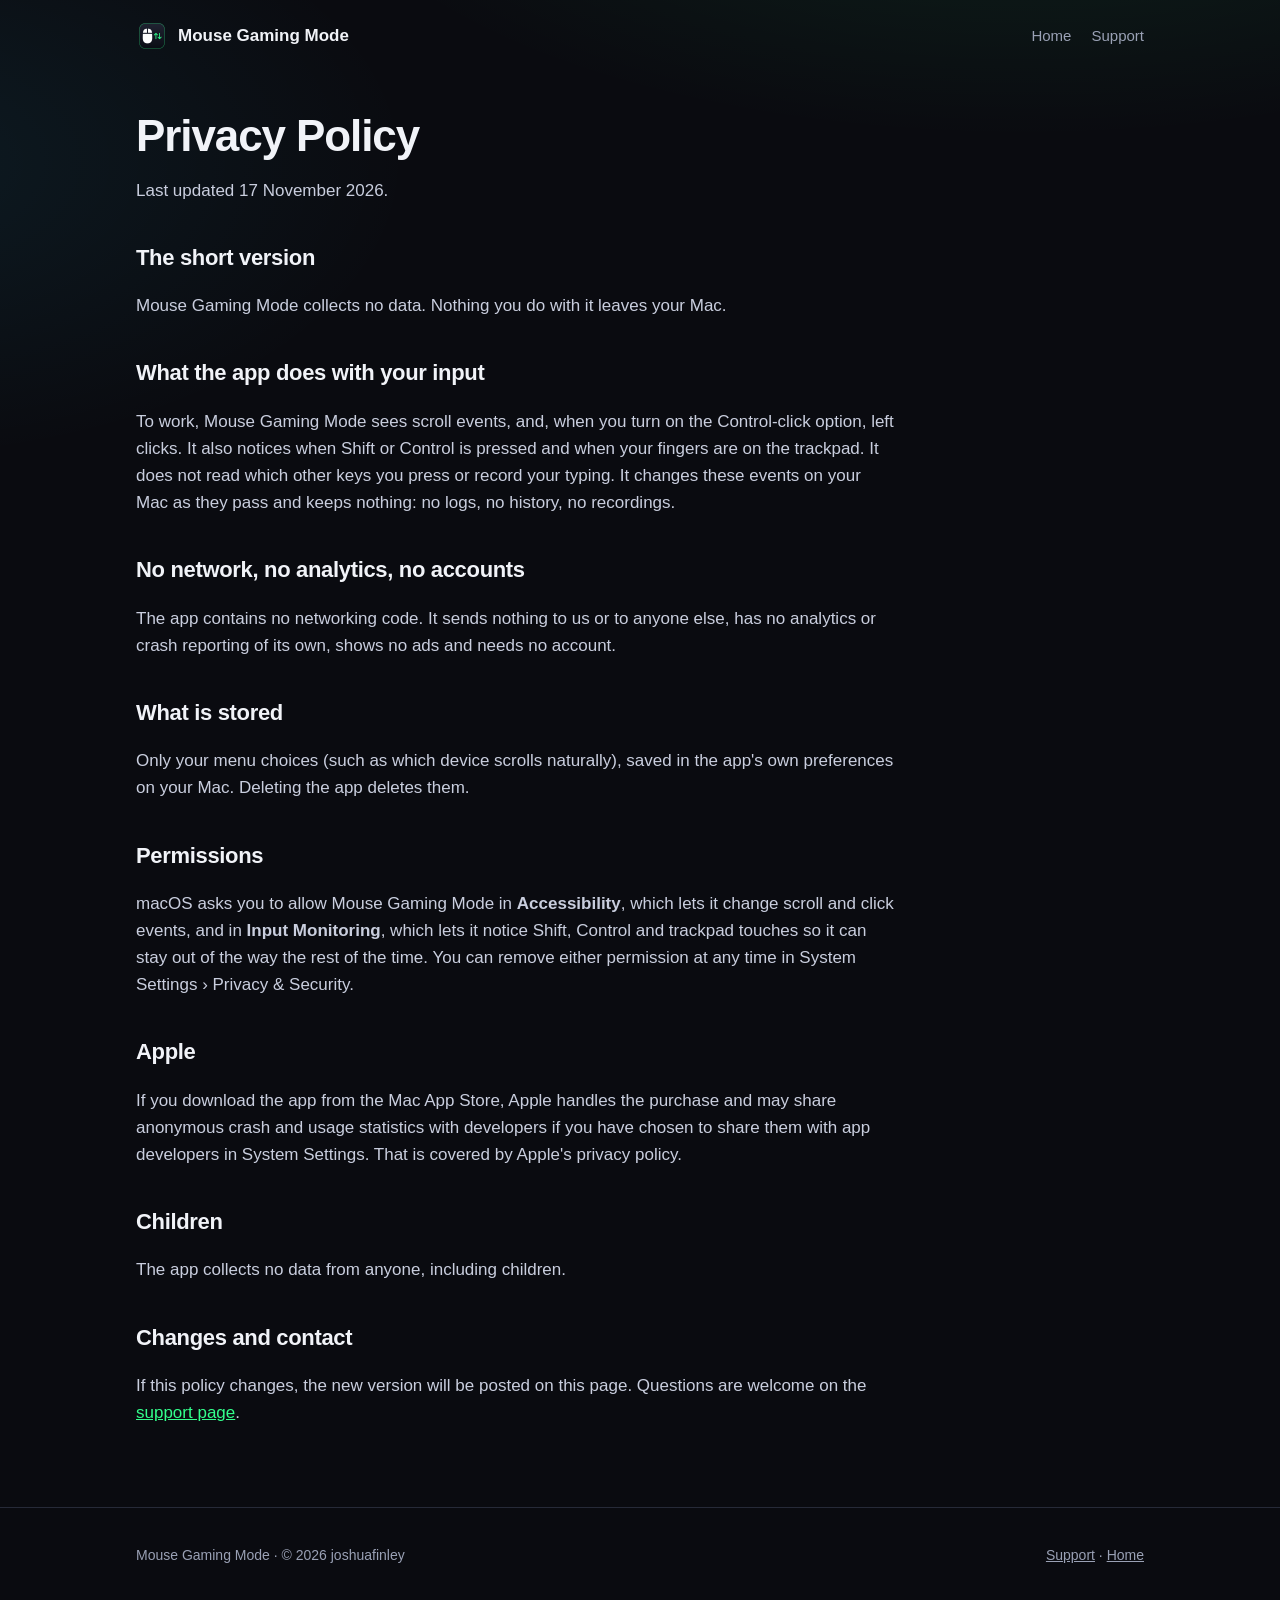
==== privacy.html @ 8901ee2d "Website for Mouse Gaming Mode Co-Authored-By: Claude Opus 5.5 <noreply@anthropic.com>" ====
<!doctype html>
<html lang="en">
<head>
<meta charset="utf-8">
<meta name="viewport" content="width=device-width, initial-scale=1">
<title>Privacy Policy · Mouse Gaming Mode</title>
<meta name="description" content="Mouse Gaming Mode collects no data. It has no network code, no analytics and no accounts.">
<link rel="icon" href="icon.png">
<link rel="stylesheet" href="style.css">
</head>
<body>
<div class="wrap">
  <nav>
    <a class="brand" href="./"><img src="icon.png" alt="" width="32" height="32">Mouse Gaming Mode</a>
    <div class="links"><a href="./">Home</a><a href="support.html">Support</a></div>
  </nav>
  <main class="prose">
    <h1>Privacy Policy</h1>
    <p>Last updated 17 November 2026.</p>

    <h2>The short version</h2>
    <p>Mouse Gaming Mode collects no data. Nothing you do with it leaves your Mac.</p>

    <h2>What the app does with your input</h2>
    <p>To work, Mouse Gaming Mode sees scroll events, and, when you turn on the Control-click option, left clicks. It also notices when Shift or Control is pressed and when your fingers are on the trackpad. It does not read which other keys you press or record your typing. It changes these events on your Mac as they pass and keeps nothing: no logs, no history, no recordings.</p>

    <h2>No network, no analytics, no accounts</h2>
    <p>The app contains no networking code. It sends nothing to us or to anyone else, has no analytics or crash reporting of its own, shows no ads and needs no account.</p>

    <h2>What is stored</h2>
    <p>Only your menu choices (such as which device scrolls naturally), saved in the app's own preferences on your Mac. Deleting the app deletes them.</p>

    <h2>Permissions</h2>
    <p>macOS asks you to allow Mouse Gaming Mode in <strong>Accessibility</strong>, which lets it change scroll and click events, and in <strong>Input Monitoring</strong>, which lets it notice Shift, Control and trackpad touches so it can stay out of the way the rest of the time. You can remove either permission at any time in System Settings › Privacy &amp; Security.</p>

    <h2>Apple</h2>
    <p>If you download the app from the Mac App Store, Apple handles the purchase and may share anonymous crash and usage statistics with developers if you have chosen to share them with app developers in System Settings. That is covered by Apple's privacy policy.</p>

    <h2>Children</h2>
    <p>The app collects no data from anyone, including children.</p>

    <h2>Changes and contact</h2>
    <p>If this policy changes, the new version will be posted on this page. Questions are welcome on the <a href="support.html">support page</a>.</p>
  </main>
</div>
<footer>
  <div class="wrap">
    <span>Mouse Gaming Mode · © 2026 joshuafinley</span>
    <span><a href="support.html">Support</a> · <a href="./">Home</a></span>
  </div>
</footer>
</body>
</html>
---- style.css ----
:root {
  --bg: #0a0b10;
  --bg-2: #11131b;
  --surface: #161924;
  --line: #262a38;
  --text: #f1f3f8;
  --muted: #9aa1b5;
  --neon: #33ff8c;
  --neon-dim: rgba(51, 255, 140, 0.14);
  --cyan: #2fd7ff;
  color-scheme: dark;
}
* { box-sizing: border-box; }
html { background: var(--bg); }
body {
  margin: 0;
  background:
    radial-gradient(1200px 500px at 80% -10%, rgba(51, 255, 140, 0.10), transparent 60%),
    radial-gradient(900px 500px at -10% 10%, rgba(47, 215, 255, 0.08), transparent 60%),
    var(--bg);
  color: var(--text);
  font: 17px/1.6 -apple-system, BlinkMacSystemFont, "SF Pro Text", "Helvetica Neue", Arial, sans-serif;
  -webkit-font-smoothing: antialiased;
}
a { color: var(--neon); }
.wrap { max-width: 1040px; margin: 0 auto; padding: 0 16px; }

nav { display: flex; align-items: center; justify-content: space-between; padding: 20px 0; }
nav .brand { display: flex; align-items: center; gap: 10px; color: var(--text); text-decoration: none; font-weight: 700; }
nav .brand img { width: 32px; height: 32px; }
nav .links { display: flex; gap: 20px; font-size: 15px; }
nav .links a { color: var(--muted); text-decoration: none; }
nav .links a:hover { color: var(--text); }

.hero { display: grid; grid-template-columns: 1.15fr 0.85fr; gap: 48px; align-items: center; padding: 48px 0 64px; }
.eyebrow {
  display: inline-block; font-size: 13px; font-weight: 700; letter-spacing: 0.08em; text-transform: uppercase;
  color: var(--neon); background: var(--neon-dim); border: 1px solid rgba(51, 255, 140, 0.35);
  padding: 4px 10px; border-radius: 99px;
}
h1 { font-size: clamp(38px, 6.4vw, 64px); line-height: 1.02; letter-spacing: -0.025em; margin: 18px 0 18px; }
h1 .neon { color: var(--neon); text-shadow: 0 0 28px rgba(51, 255, 140, 0.45); }
.lead { font-size: 20px; color: var(--muted); margin: 0 0 28px; max-width: 32em; }
.cta { display: flex; flex-wrap: wrap; gap: 12px; align-items: center; }
.button {
  display: inline-flex; align-items: center; gap: 10px; padding: 14px 24px; border-radius: 14px;
  background: var(--neon); color: #04130a; font-weight: 700; text-decoration: none;
  box-shadow: 0 0 0 1px rgba(51, 255, 140, 0.6), 0 10px 32px rgba(51, 255, 140, 0.28);
}
.button.ghost { background: transparent; color: var(--text); box-shadow: inset 0 0 0 1px var(--line); }
.button[aria-disabled="true"] { cursor: default; }
.meta { color: var(--muted); font-size: 14px; margin-top: 14px; }

.panel {
  background: linear-gradient(180deg, var(--bg-2), var(--surface)); border: 1px solid var(--line);
  border-radius: 20px; padding: 22px; box-shadow: 0 24px 60px rgba(0, 0, 0, 0.45);
}
.menu { font-size: 14px; }
.menu .row { display: grid; grid-template-columns: 18px 1fr auto; gap: 4px; padding: 4px 8px; border-radius: 6px; }
.menu .row:hover { background: rgba(51, 255, 140, 0.16); }
.menu .tick { color: var(--neon); }
.menu .key { color: var(--muted); }
.menu .head { padding: 8px 8px 2px 30px; font-size: 11px; font-weight: 700; letter-spacing: 0.06em; color: var(--muted); }
.menu .sep { height: 1px; background: var(--line); margin: 6px 8px; }

.stats { display: grid; grid-template-columns: repeat(4, 1fr); gap: 14px; margin: 8px 0 0; }
.stat { background: var(--surface); border: 1px solid var(--line); border-radius: 16px; padding: 18px; }
.stat b { display: block; font-size: 28px; color: var(--neon); letter-spacing: -0.02em; }
.stat span { color: var(--muted); font-size: 14px; }

section { padding: 64px 0; border-top: 1px solid var(--line); }
h2 { font-size: clamp(26px, 4vw, 36px); letter-spacing: -0.015em; margin: 0 0 10px; }
.sub { color: var(--muted); margin: 0 0 32px; max-width: 42em; }
.cards { display: grid; grid-template-columns: repeat(3, 1fr); gap: 18px; }
.card { background: var(--surface); border: 1px solid var(--line); border-radius: 18px; padding: 24px; }
.card .glyph {
  width: 44px; height: 44px; border-radius: 12px; display: grid; place-items: center; font-size: 22px;
  color: var(--neon); background: var(--neon-dim); border: 1px solid rgba(51, 255, 140, 0.3); margin-bottom: 14px;
}
.card h3 { margin: 0 0 8px; font-size: 19px; }
.card p { margin: 0; color: var(--muted); font-size: 15.5px; }
.tag { display: inline-block; margin-top: 12px; font-size: 12px; font-weight: 700; padding: 3px 8px; border-radius: 99px; background: var(--bg-2); color: var(--muted); border: 1px solid var(--line); }

ol.steps { counter-reset: step; list-style: none; padding: 0; margin: 0; display: grid; gap: 14px; }
ol.steps li { counter-increment: step; position: relative; padding: 18px 20px 18px 64px; background: var(--surface); border: 1px solid var(--line); border-radius: 16px; }
ol.steps li::before {
  content: counter(step); position: absolute; left: 18px; top: 16px; width: 30px; height: 30px; border-radius: 50%;
  display: grid; place-items: center; background: var(--neon); color: #04130a; font-weight: 800;
}
ol.steps li span { color: var(--muted); }

details { background: var(--surface); border: 1px solid var(--line); border-radius: 14px; padding: 14px 18px; margin-bottom: 12px; }
summary { font-weight: 600; cursor: pointer; }
details p, details ul { color: var(--muted); margin: 10px 0 0; }

.prose { max-width: 760px; padding: 24px 0 64px; }
.prose h1 { font-size: clamp(32px, 5vw, 44px); }
.prose h2 { font-size: 22px; margin-top: 36px; }
.prose p, .prose li { color: #c9cede; }

footer { padding: 36px 0 56px; color: var(--muted); font-size: 14px; border-top: 1px solid var(--line); }
footer .wrap { display: flex; flex-wrap: wrap; gap: 8px 24px; justify-content: space-between; }
footer a { color: var(--muted); }

@media (max-width: 860px) {
  .hero { grid-template-columns: 1fr; padding-top: 24px; gap: 32px; }
  .cards { grid-template-columns: 1fr; }
  .stats { grid-template-columns: repeat(2, 1fr); }
  nav .links { gap: 14px; }
}
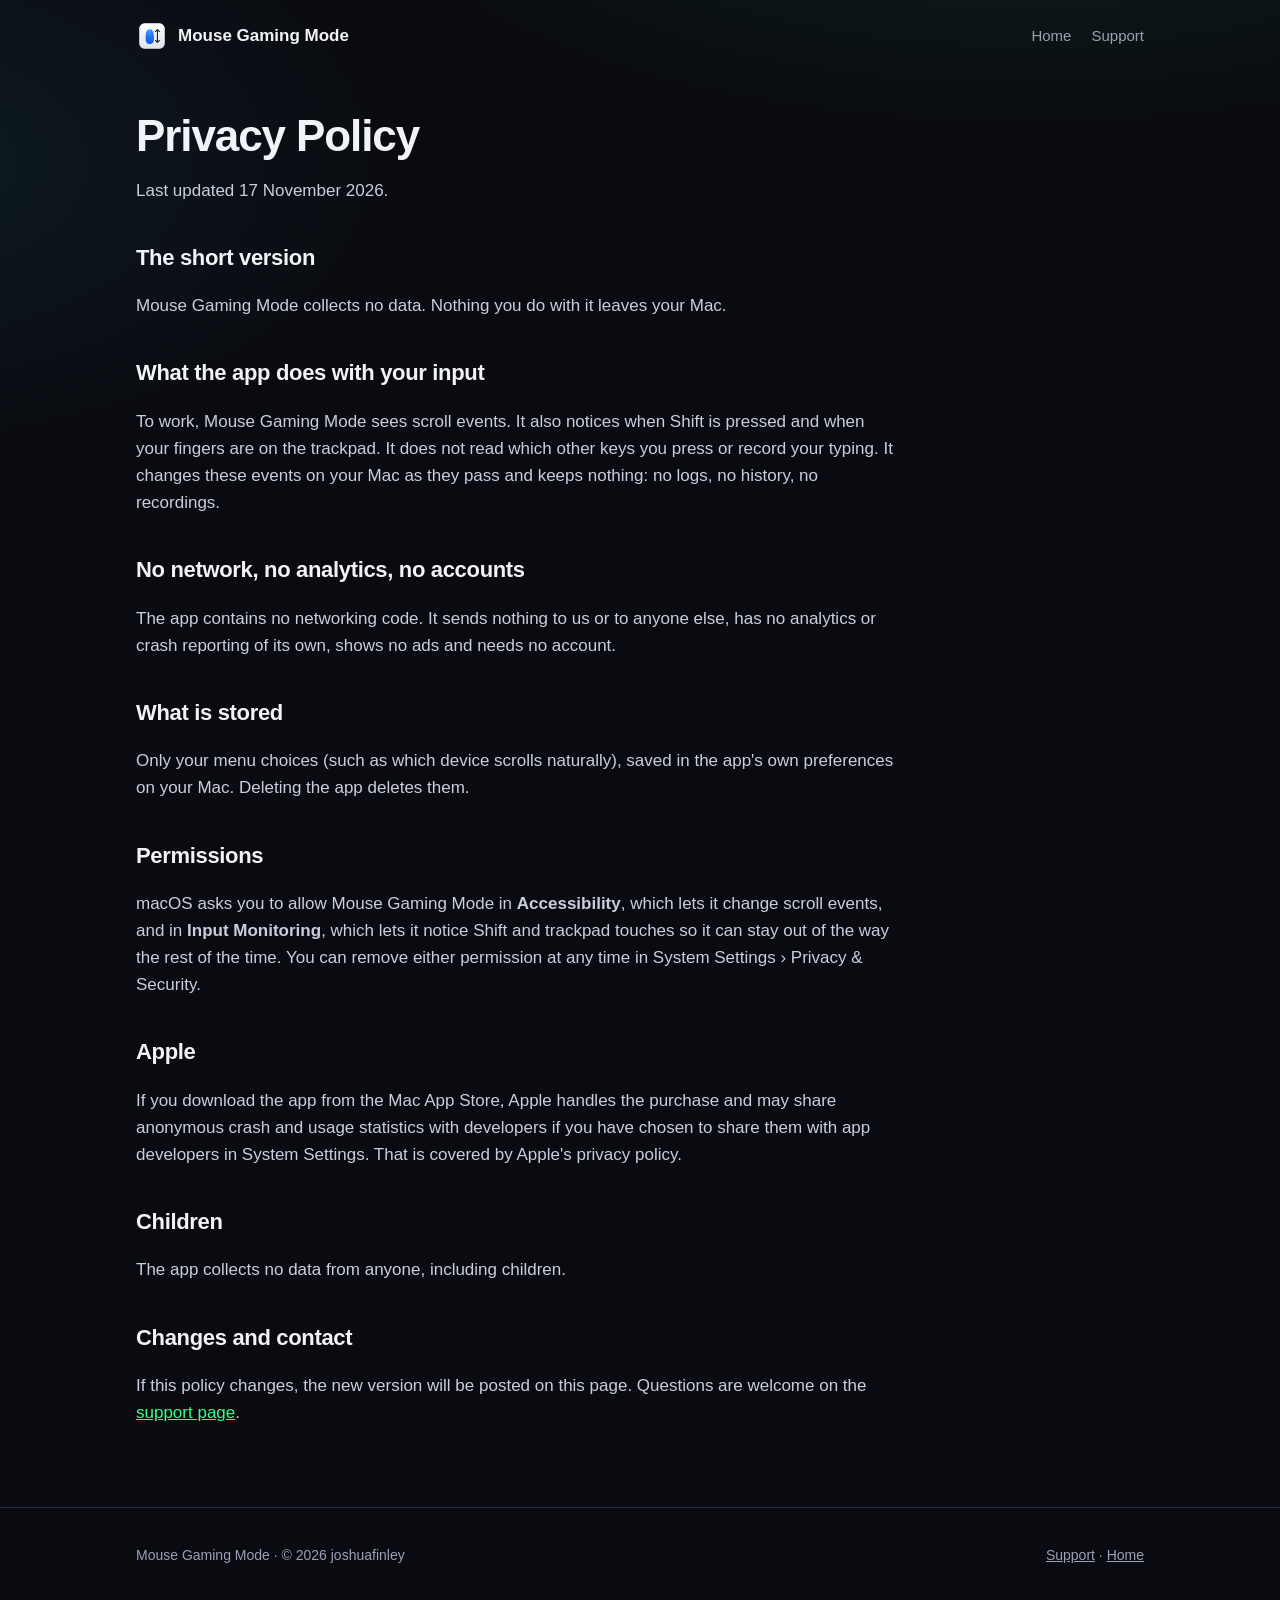
==== commit 802e3ffa: "Remove the Control-click feature from the site Co-Authored-By: Claude Opus 5.5 <noreply@anthropic.co" ====
--- a/privacy.html
+++ b/privacy.html
@@ -22,7 +22,7 @@
     <p>Mouse Gaming Mode collects no data. Nothing you do with it leaves your Mac.</p>
 
     <h2>What the app does with your input</h2>
-    <p>To work, Mouse Gaming Mode sees scroll events, and, when you turn on the Control-click option, left clicks. It also notices when Shift or Control is pressed and when your fingers are on the trackpad. It does not read which other keys you press or record your typing. It changes these events on your Mac as they pass and keeps nothing: no logs, no history, no recordings.</p>
+    <p>To work, Mouse Gaming Mode sees scroll events. It also notices when Shift is pressed and when your fingers are on the trackpad. It does not read which other keys you press or record your typing. It changes these events on your Mac as they pass and keeps nothing: no logs, no history, no recordings.</p>
 
     <h2>No network, no analytics, no accounts</h2>
     <p>The app contains no networking code. It sends nothing to us or to anyone else, has no analytics or crash reporting of its own, shows no ads and needs no account.</p>
@@ -31,7 +31,7 @@
     <p>Only your menu choices (such as which device scrolls naturally), saved in the app's own preferences on your Mac. Deleting the app deletes them.</p>
 
     <h2>Permissions</h2>
-    <p>macOS asks you to allow Mouse Gaming Mode in <strong>Accessibility</strong>, which lets it change scroll and click events, and in <strong>Input Monitoring</strong>, which lets it notice Shift, Control and trackpad touches so it can stay out of the way the rest of the time. You can remove either permission at any time in System Settings › Privacy &amp; Security.</p>
+    <p>macOS asks you to allow Mouse Gaming Mode in <strong>Accessibility</strong>, which lets it change scroll events, and in <strong>Input Monitoring</strong>, which lets it notice Shift and trackpad touches so it can stay out of the way the rest of the time. You can remove either permission at any time in System Settings › Privacy &amp; Security.</p>
 
     <h2>Apple</h2>
     <p>If you download the app from the Mac App Store, Apple handles the purchase and may share anonymous crash and usage statistics with developers if you have chosen to share them with app developers in System Settings. That is covered by Apple's privacy policy.</p>
--- a/style.css
+++ b/style.css
@@ -26,7 +26,7 @@
 .wrap { max-width: 1040px; margin: 0 auto; padding: 0 16px; }
 
 nav { display: flex; align-items: center; justify-content: space-between; padding: 20px 0; }
-nav .brand { display: flex; align-items: center; gap: 10px; color: var(--text); text-decoration: none; font-weight: 700; }
+nav .brand { display: flex; align-items: center; gap: 10px; color: var(--text); text-decoration: none; font-weight: 700; white-space: nowrap; }
 nav .brand img { width: 32px; height: 32px; }
 nav .links { display: flex; gap: 20px; font-size: 15px; }
 nav .links a { color: var(--muted); text-decoration: none; }
@@ -106,5 +106,6 @@
   .hero { grid-template-columns: 1fr; padding-top: 24px; gap: 32px; }
   .cards { grid-template-columns: 1fr; }
   .stats { grid-template-columns: repeat(2, 1fr); }
-  nav .links { gap: 14px; }
+  nav { gap: 12px; }
+  nav .links { gap: 12px; font-size: 14px; }
 }
